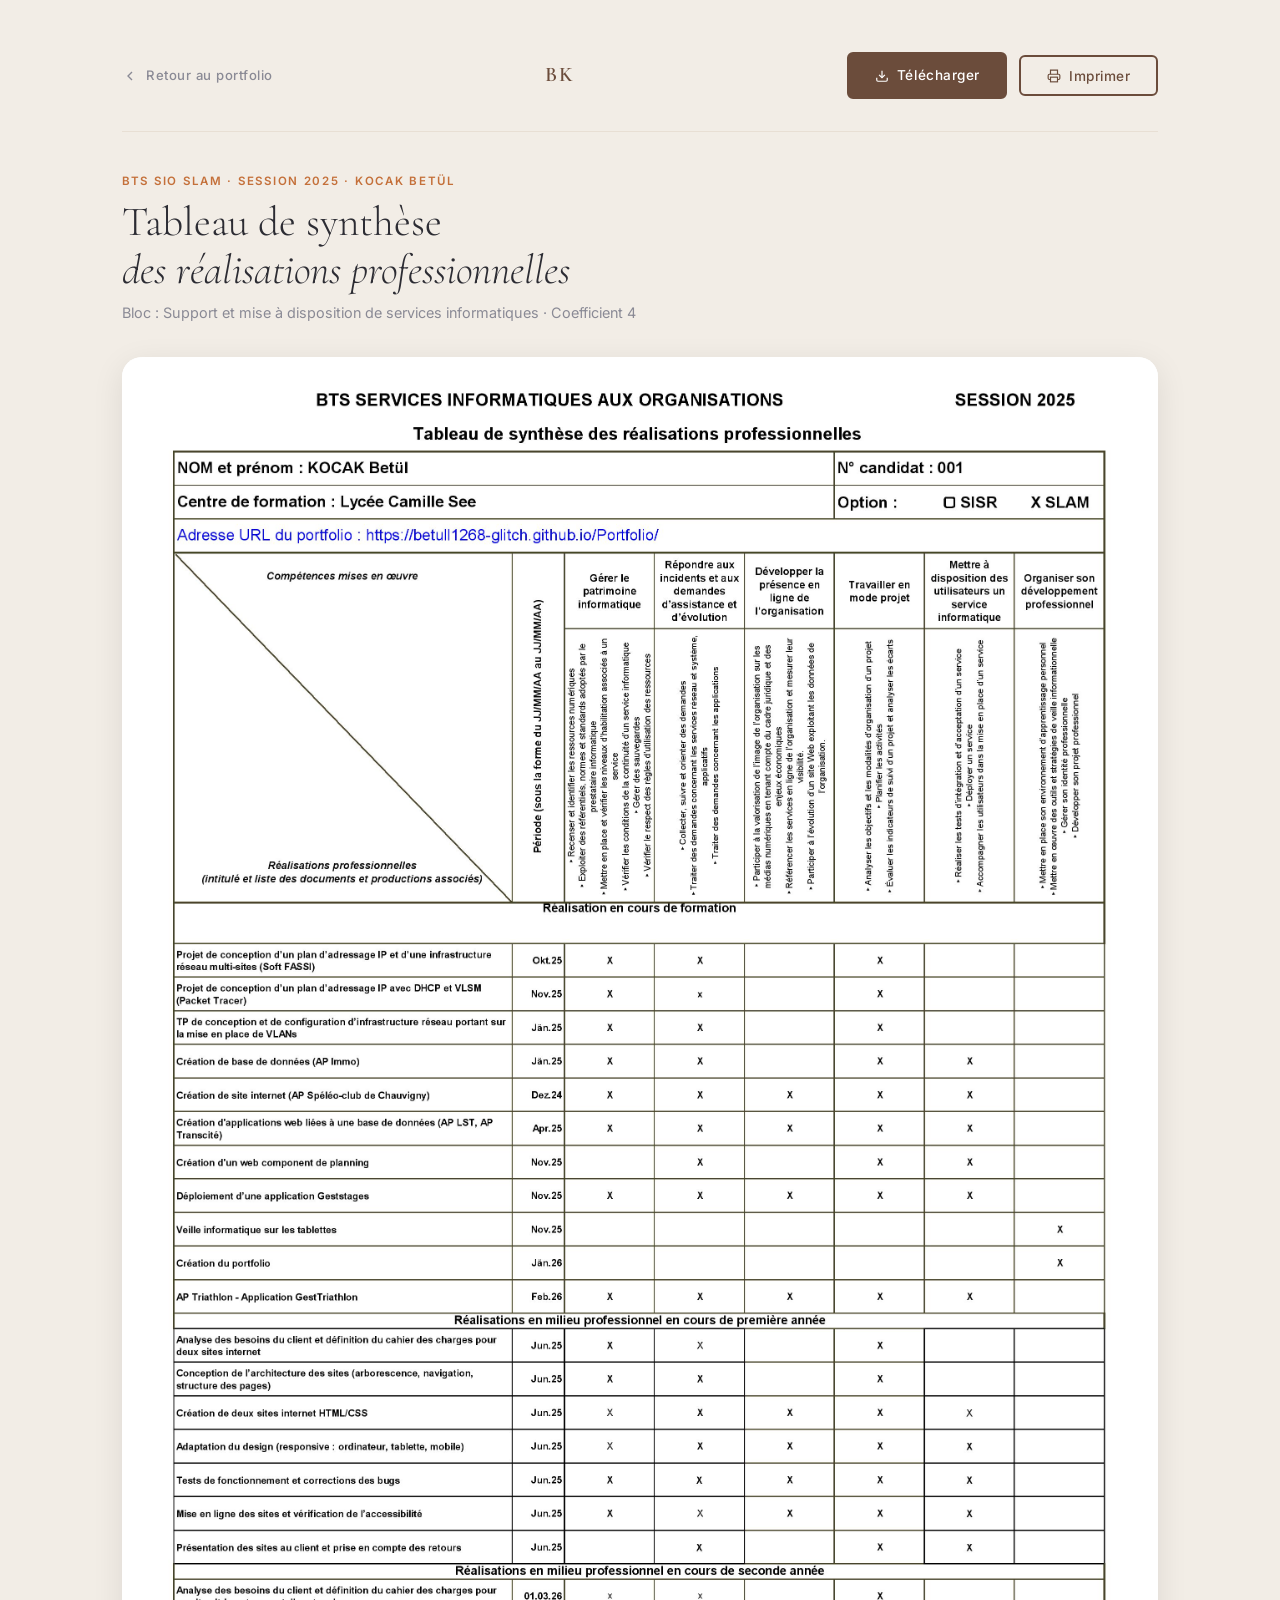
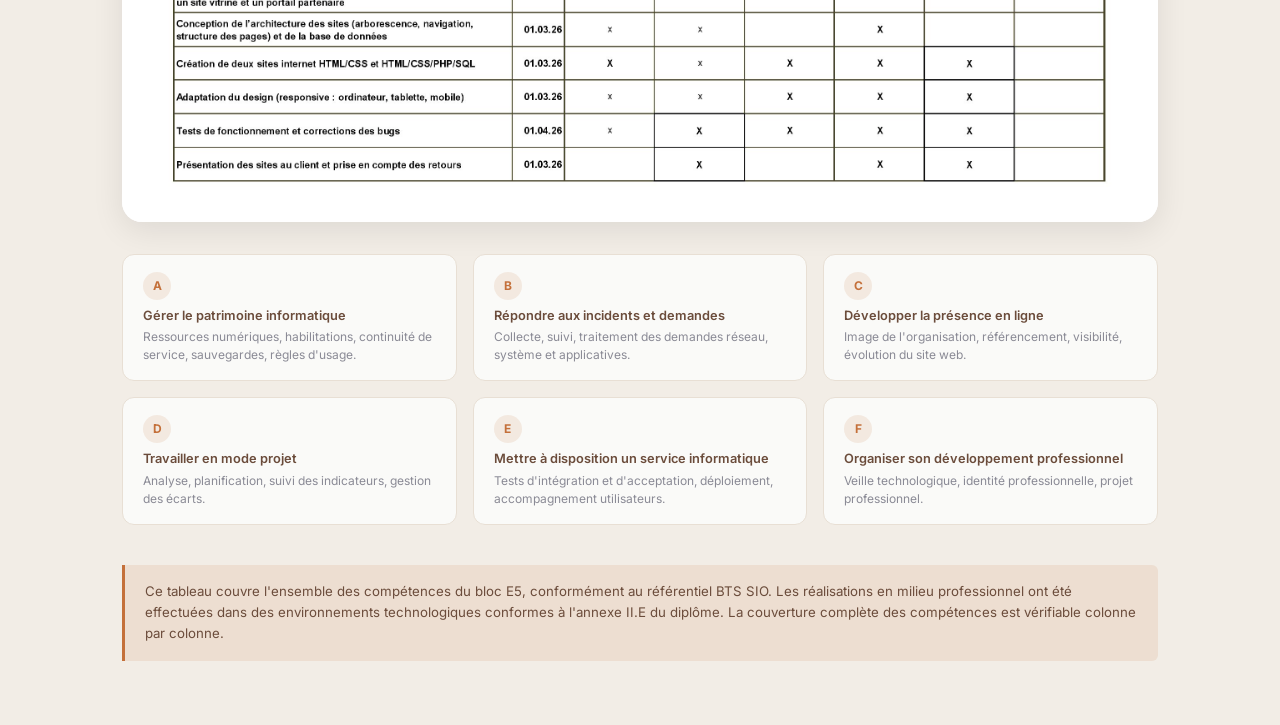
==== synthese.html @ 0081b655 "modifs" ====
<!DOCTYPE html>
<html lang="fr">
<head>
  <meta charset="UTF-8" />
  <meta name="viewport" content="width=device-width, initial-scale=1.0" />
  <title>Tableau de synthèse | Betül KOCAK</title>
  <link rel="preconnect" href="https://fonts.googleapis.com" />
  <link rel="preconnect" href="https://fonts.gstatic.com" crossorigin />
  <link href="https://fonts.googleapis.com/css2?family=Cormorant+Garamond:ital,wght@0,300;0,400;0,500;0,600;1,300;1,400&family=Inter:wght@300;400;500;600&display=swap" rel="stylesheet" />
  <link rel="stylesheet" href="css/style.css" />
  <style>
    body { background: var(--sand); }

    .synthese-page {
      max-width: 1100px;
      margin: 0 auto;
      padding: 2rem 2rem 4rem;
    }

    /* Header bar */
    .synth-topbar {
      display: flex;
      align-items: center;
      justify-content: space-between;
      padding: 1.25rem 0 2rem;
      border-bottom: 1px solid var(--sand-dark);
      margin-bottom: 2.5rem;
      flex-wrap: wrap;
      gap: 1rem;
    }
    .synth-back {
      display: inline-flex;
      align-items: center;
      gap: 0.5rem;
      font-size: 0.82rem;
      font-weight: 500;
      color: var(--muted);
      text-decoration: none;
      letter-spacing: 0.04em;
      transition: color 0.25s ease;
    }
    .synth-back:hover { color: var(--cognac); }
    .synth-back svg { flex-shrink: 0; }
    .synth-logo {
      font-family: var(--font-display);
      font-size: 1.3rem;
      font-weight: 600;
      color: var(--brown);
      letter-spacing: 0.08em;
    }
    .synth-actions { display: flex; gap: 0.75rem; align-items: center; flex-wrap: wrap; }

    /* Title block */
    .synth-title-block { margin-bottom: 2rem; }
    .synth-eyebrow {
      font-size: 0.72rem;
      font-weight: 600;
      letter-spacing: 0.15em;
      text-transform: uppercase;
      color: var(--cognac);
      margin-bottom: 0.5rem;
      display: block;
    }
    .synth-h1 {
      font-family: var(--font-display);
      font-size: clamp(1.8rem, 4vw, 2.6rem);
      font-weight: 300;
      color: var(--text);
      line-height: 1.15;
      margin-bottom: 0.4rem;
    }
    .synth-subtitle { font-size: 0.9rem; color: var(--muted); }

    /* Image container */
    .synth-img-wrap {
      background: var(--white);
      border-radius: var(--radius-lg);
      box-shadow: var(--shadow-md);
      overflow: hidden;
      margin-bottom: 2rem;
    }
    .synth-img-wrap img {
      width: 100%;
      display: block;
    }
    .synth-img-placeholder {
      width: 100%;
      aspect-ratio: 4/3;
      background: var(--sand-dark);
      display: flex;
      align-items: center;
      justify-content: center;
      color: var(--muted);
      font-size: 0.8rem;
      font-weight: 500;
      letter-spacing: 0.05em;
      text-transform: uppercase;
    }

    /* Legend / competences recap */
    .synth-legend {
      display: grid;
      grid-template-columns: repeat(3, 1fr);
      gap: 1rem;
      margin-bottom: 2.5rem;
    }
    .synth-comp {
      background: var(--cream);
      border: 1px solid var(--sand-dark);
      border-radius: var(--radius-md);
      padding: 1rem 1.25rem;
    }
    .synth-comp-letter {
      display: inline-flex;
      align-items: center;
      justify-content: center;
      width: 28px; height: 28px;
      background: var(--cognac-dim);
      color: var(--cognac);
      border-radius: 50%;
      font-size: 0.75rem;
      font-weight: 700;
      margin-bottom: 0.5rem;
    }
    .synth-comp h4 {
      font-size: 0.8rem;
      font-weight: 600;
      color: var(--brown);
      margin-bottom: 0.25rem;
      line-height: 1.3;
    }
    .synth-comp p {
      font-size: 0.75rem;
      color: var(--muted);
      line-height: 1.5;
      margin: 0;
    }

    /* Note de bas de page */
    .synth-note {
      background: var(--cognac-dim);
      border-left: 3px solid var(--cognac);
      border-radius: 0 var(--radius-sm) var(--radius-sm) 0;
      padding: 1rem 1.25rem;
      font-size: 0.83rem;
      color: var(--brown);
      line-height: 1.6;
    }

    @media (max-width: 768px) {
      .synth-legend { grid-template-columns: 1fr 1fr; }
      .synth-topbar { flex-direction: column; align-items: flex-start; }
    }
    @media (max-width: 480px) {
      .synth-legend { grid-template-columns: 1fr; }
    }
  </style>
</head>
<body>
  <div class="synthese-page">

    <!-- Top bar -->
    <div class="synth-topbar">
      <a href="index.html#synthese" class="synth-back">
        <svg width="16" height="16" viewBox="0 0 24 24" fill="none" stroke="currentColor" stroke-width="2"><polyline points="15 18 9 12 15 6"/></svg>
        Retour au portfolio
      </a>
      <span class="synth-logo">BK</span>
      <div class="synth-actions">
        <a href="assets/fichiers/Betul_Tableau.jpg" download class="btn btn-primary">
          <svg width="14" height="14" viewBox="0 0 24 24" fill="none" stroke="currentColor" stroke-width="2"><path d="M21 15v4a2 2 0 0 1-2 2H5a2 2 0 0 1-2-2v-4"/><polyline points="7,10 12,15 17,10"/><line x1="12" y1="15" x2="12" y2="3"/></svg>
          Télécharger
        </a>
        <button onclick="window.print()" class="btn btn-ghost">
          <svg width="14" height="14" viewBox="0 0 24 24" fill="none" stroke="currentColor" stroke-width="2"><polyline points="6 9 6 2 18 2 18 9"/><path d="M6 18H4a2 2 0 0 1-2-2v-5a2 2 0 0 1 2-2h16a2 2 0 0 1 2 2v5a2 2 0 0 1-2 2h-2"/><rect x="6" y="14" width="12" height="8"/></svg>
          Imprimer
        </button>
      </div>
    </div>

    <!-- Title -->
    <div class="synth-title-block">
      <span class="synth-eyebrow">BTS SIO SLAM · Session 2025 · KOCAK Betül</span>
      <h1 class="synth-h1">Tableau de synthèse<br /><em>des réalisations professionnelles</em></h1>
      <p class="synth-subtitle">Bloc : Support et mise à disposition de services informatiques · Coefficient 4</p>
    </div>

    <!-- Tableau image -->
    <div class="synth-img-wrap">
      <img src="assets/fichiers/Betul_Tableau.jpg" alt="Tableau de synthèse BTS SIO SLAM – KOCAK Betül" />
    </div>

    <!-- Légende des compétences -->
    <div class="synth-legend">
      <div class="synth-comp">
        <div class="synth-comp-letter">A</div>
        <h4>Gérer le patrimoine informatique</h4>
        <p>Ressources numériques, habilitations, continuité de service, sauvegardes, règles d'usage.</p>
      </div>
      <div class="synth-comp">
        <div class="synth-comp-letter">B</div>
        <h4>Répondre aux incidents et demandes</h4>
        <p>Collecte, suivi, traitement des demandes réseau, système et applicatives.</p>
      </div>
      <div class="synth-comp">
        <div class="synth-comp-letter">C</div>
        <h4>Développer la présence en ligne</h4>
        <p>Image de l'organisation, référencement, visibilité, évolution du site web.</p>
      </div>
      <div class="synth-comp">
        <div class="synth-comp-letter">D</div>
        <h4>Travailler en mode projet</h4>
        <p>Analyse, planification, suivi des indicateurs, gestion des écarts.</p>
      </div>
      <div class="synth-comp">
        <div class="synth-comp-letter">E</div>
        <h4>Mettre à disposition un service informatique</h4>
        <p>Tests d'intégration et d'acceptation, déploiement, accompagnement utilisateurs.</p>
      </div>
      <div class="synth-comp">
        <div class="synth-comp-letter">F</div>
        <h4>Organiser son développement professionnel</h4>
        <p>Veille technologique, identité professionnelle, projet professionnel.</p>
      </div>
    </div>

    <!-- Note -->
    <p class="synth-note">
      Ce tableau couvre l'ensemble des compétences du bloc E5, conformément au référentiel BTS SIO. Les réalisations en milieu professionnel ont été effectuées dans des environnements technologiques conformes à l'annexe II.E du diplôme. La couverture complète des compétences est vérifiable colonne par colonne.
    </p>

  </div>
</body>
</html>
---- css/style.css ----
/* ===================================
   BETÜL KOCAK — PORTFOLIO
   Palette & tokens
=================================== */

:root {
  --cream:      #FAFAF8;
  --sand:       #F2EDE6;
  --sand-dark:  #E8DFD4;
  --brown:      #6B4C3B;
  --cognac:     #C4703A;
  --cognac-dim: rgba(196, 112, 58, 0.12);
  --slate:      #4A4A52;
  --muted:      #8A8A95;
  --text:       #2C2C33;
  --white:      #FFFFFF;

  --font-display: 'Cormorant Garamond', Georgia, serif;
  --font-body:    'Inter', system-ui, sans-serif;

  --radius-sm:  6px;
  --radius-md:  12px;
  --radius-lg:  20px;
  --radius-xl:  32px;

  --shadow-sm: 0 2px 8px rgba(0,0,0,0.06);
  --shadow-md: 0 8px 32px rgba(0,0,0,0.09);
  --shadow-lg: 0 16px 48px rgba(0,0,0,0.12);

  --transition: 0.35s cubic-bezier(0.25, 0.46, 0.45, 0.94);
}

*, *::before, *::after { box-sizing: border-box; margin: 0; padding: 0; }

html { scroll-behavior: smooth; font-size: 16px; }

body {
  background: var(--cream);
  color: var(--text);
  font-family: var(--font-body);
  font-weight: 400;
  line-height: 1.65;
  overflow-x: hidden;
}

/* ===================================
   NAVBAR
=================================== */
.navbar {
  position: fixed;
  top: 0; left: 0; right: 0;
  z-index: 100;
  display: flex;
  align-items: center;
  justify-content: space-between;
  padding: 0 2.5rem;
  height: 64px;
  background: rgba(250, 250, 248, 0.88);
  backdrop-filter: blur(12px);
  -webkit-backdrop-filter: blur(12px);
  border-bottom: 1px solid transparent;
  transition: border-color var(--transition), box-shadow var(--transition);
}
.navbar.scrolled {
  border-bottom-color: var(--sand-dark);
  box-shadow: var(--shadow-sm);
}
.nav-logo {
  font-family: var(--font-display);
  font-size: 1.4rem;
  font-weight: 600;
  color: var(--brown);
  letter-spacing: 0.08em;
  cursor: default;
}
.nav-links {
  display: flex;
  list-style: none;
  gap: 2.2rem;
}
.nav-link {
  font-size: 0.82rem;
  font-weight: 500;
  letter-spacing: 0.06em;
  text-transform: uppercase;
  color: var(--muted);
  text-decoration: none;
  position: relative;
  transition: color var(--transition);
}
.nav-link::after {
  content: '';
  position: absolute;
  bottom: -3px; left: 0;
  width: 0; height: 1px;
  background: var(--cognac);
  transition: width var(--transition);
}
.nav-link:hover, .nav-link.active { color: var(--text); }
.nav-link:hover::after, .nav-link.active::after { width: 100%; }

.nav-toggle {
  display: none;
  flex-direction: column;
  gap: 5px;
  background: none; border: none;
  cursor: pointer; padding: 4px;
}
.nav-toggle span {
  display: block;
  width: 24px; height: 2px;
  background: var(--text);
  transition: var(--transition);
}

/* ===================================
   MOBILE MENU
=================================== */
.mobile-menu {
  display: none;
  position: fixed;
  top: 64px; left: 0; right: 0;
  z-index: 99;
  background: var(--cream);
  border-bottom: 1px solid var(--sand-dark);
  padding: 1.5rem 2rem;
  transform: translateY(-10px);
  opacity: 0;
  pointer-events: none;
  transition: opacity var(--transition), transform var(--transition);
}
.mobile-menu.open {
  transform: translateY(0);
  opacity: 1;
  pointer-events: all;
}
.mobile-menu ul { list-style: none; }
.mobile-menu li { padding: 0.75rem 0; border-bottom: 1px solid var(--sand); }
.mobile-menu li:last-child { border-bottom: none; }
.mobile-link {
  font-size: 1.1rem;
  font-weight: 500;
  color: var(--text);
  text-decoration: none;
  display: block;
}

/* ===================================
   HERO
=================================== */
.hero {
  min-height: 100vh;
  display: flex;
  align-items: center;
  justify-content: center;
  padding: 7rem 2.5rem 4rem;
  position: relative;
  background: var(--cream);
  overflow: hidden;
}
.hero-bg-pattern {
  position: absolute;
  top: -100px; right: -100px;
  width: 600px; height: 600px;
  background: radial-gradient(ellipse at center, var(--sand) 0%, transparent 70%);
  opacity: 0.7;
  pointer-events: none;
}
.hero-content {
  display: flex;
  align-items: center;
  gap: 5rem;
  max-width: 960px;
  width: 100%;
}
.hero-photo-wrap { flex-shrink: 0; }
.hero-photo-placeholder {
  width: 240px; height: 240px;
  border-radius: 50%;
  background: var(--sand);
  border: 3px solid var(--sand-dark);
  display: flex;
  align-items: center;
  justify-content: center;
  color: var(--muted);
  font-size: 0.8rem;
  font-weight: 500;
  letter-spacing: 0.04em;
  text-transform: uppercase;
  position: relative;
}
.hero-photo-placeholder::before {
  content: '';
  position: absolute;
  inset: -8px;
  border-radius: 50%;
  border: 1px solid var(--sand-dark);
}
.hero-text { flex: 1; }
.hero-eyebrow {
  font-size: 0.78rem;
  letter-spacing: 0.12em;
  text-transform: uppercase;
  color: var(--cognac);
  font-weight: 500;
  margin-bottom: 0.75rem;
}
.hero-name {
  font-family: var(--font-display);
  font-size: clamp(3rem, 6vw, 5rem);
  font-weight: 300;
  line-height: 1.05;
  color: var(--text);
  margin-bottom: 1.25rem;
}
.hero-name em {
  font-style: italic;
  color: var(--brown);
}
.hero-tagline {
  font-size: 1rem;
  color: var(--slate);
  line-height: 1.7;
  margin-bottom: 2rem;
  max-width: 440px;
}
.hero-cta {
  display: flex;
  gap: 1rem;
  flex-wrap: wrap;
}
.hero-scroll-hint {
  position: absolute;
  bottom: 2.5rem;
  left: 50%;
  transform: translateX(-50%);
  display: flex;
  flex-direction: column;
  align-items: center;
  gap: 0.5rem;
  color: var(--muted);
  font-size: 0.7rem;
  letter-spacing: 0.1em;
  text-transform: uppercase;
  animation: bob 2s ease-in-out infinite;
}
.scroll-line {
  width: 1px; height: 36px;
  background: linear-gradient(to bottom, var(--muted), transparent);
}
@keyframes bob {
  0%, 100% { transform: translateX(-50%) translateY(0); }
  50%       { transform: translateX(-50%) translateY(5px); }
}

/* ===================================
   BUTTONS
=================================== */
.btn {
  display: inline-flex;
  align-items: center;
  gap: 0.5rem;
  padding: 0.65rem 1.6rem;
  border-radius: var(--radius-sm);
  font-family: var(--font-body);
  font-size: 0.85rem;
  font-weight: 500;
  letter-spacing: 0.04em;
  text-decoration: none;
  cursor: pointer;
  border: 2px solid transparent;
  transition: background var(--transition), color var(--transition), border-color var(--transition), transform var(--transition), box-shadow var(--transition);
}
.btn:hover { transform: translateY(-1px); }
.btn-primary {
  background: var(--brown);
  color: var(--white);
  border-color: var(--brown);
}
.btn-primary:hover {
  background: var(--cognac);
  border-color: var(--cognac);
  box-shadow: 0 4px 16px rgba(196, 112, 58, 0.3);
}
.btn-ghost {
  background: transparent;
  color: var(--brown);
  border-color: var(--brown);
}
.btn-ghost:hover {
  background: var(--brown);
  color: var(--white);
}
.btn-text {
  background: none; border: none;
  color: var(--cognac);
  font-size: 0.82rem;
  font-weight: 500;
  letter-spacing: 0.04em;
  cursor: pointer;
  padding: 0;
  transition: color var(--transition), gap var(--transition);
  font-family: var(--font-body);
}
.btn-text:hover { color: var(--brown); }

/* ===================================
   SECTIONS COMMUNES
=================================== */
.section { padding: 7rem 0; }
.section:nth-child(even) { background: var(--sand); }
.container { max-width: 1060px; margin: 0 auto; padding: 0 2rem; }

.section-header { margin-bottom: 3.5rem; }
.section-label {
  display: inline-block;
  font-size: 0.72rem;
  font-weight: 600;
  letter-spacing: 0.15em;
  text-transform: uppercase;
  color: var(--cognac);
  margin-bottom: 0.6rem;
}
.section-title {
  font-family: var(--font-display);
  font-size: clamp(2rem, 4vw, 3rem);
  font-weight: 300;
  line-height: 1.15;
  color: var(--text);
}
.section-subtitle {
  margin-top: 0.5rem;
  color: var(--muted);
  font-size: 0.95rem;
}

/* ===================================
   ABOUT
=================================== */
.about-grid {
  display: grid;
  grid-template-columns: 1fr 1fr;
  gap: 4rem;
  margin-bottom: 4rem;
}
.about-bio p {
  color: var(--slate);
  margin-bottom: 1rem;
  font-size: 0.97rem;
}
.about-bio strong { color: var(--text); font-weight: 600; }
.about-actions { margin-top: 1.75rem; }

.skills-block { margin-bottom: 1.5rem; }
.skills-category {
  font-size: 0.72rem;
  font-weight: 600;
  letter-spacing: 0.1em;
  text-transform: uppercase;
  color: var(--muted);
  margin-bottom: 0.6rem;
}
.skills-tags { display: flex; flex-wrap: wrap; gap: 0.5rem; }

.tag {
  display: inline-block;
  padding: 0.3rem 0.8rem;
  background: var(--cream);
  border: 1px solid var(--sand-dark);
  border-radius: 100px;
  font-size: 0.8rem;
  font-weight: 500;
  color: var(--slate);
  transition: background var(--transition), color var(--transition), border-color var(--transition);
}
.about-section .tag,
.projects-section .tag,
.contact-section .tag { background: var(--sand); }

.tag:hover {
  background: var(--cognac-dim);
  border-color: var(--cognac);
  color: var(--cognac);
}
.tag-sm {
  font-size: 0.72rem;
  padding: 0.22rem 0.65rem;
}

/* Timeline */
.timeline-wrap { padding-top: 2rem; border-top: 1px solid var(--sand-dark); }
.timeline-title {
  font-family: var(--font-display);
  font-size: 1.4rem;
  font-weight: 400;
  color: var(--text);
  margin-bottom: 1.75rem;
}
.timeline { display: flex; flex-direction: column; gap: 0; }
.timeline-item {
  display: grid;
  grid-template-columns: 16px 140px 1fr;
  align-items: start;
  gap: 0 1.25rem;
  position: relative;
  padding-bottom: 1.75rem;
}
.timeline-item::before {
  content: '';
  position: absolute;
  left: 7px; top: 20px;
  bottom: 0;
  width: 1px;
  background: var(--sand-dark);
}
.timeline-item:last-child::before { display: none; }
.timeline-dot {
  width: 14px; height: 14px;
  border-radius: 50%;
  background: var(--white);
  border: 2px solid var(--cognac);
  margin-top: 3px;
  flex-shrink: 0;
  position: relative;
  z-index: 1;
}
.timeline-date {
  font-size: 0.78rem;
  font-weight: 600;
  letter-spacing: 0.04em;
  color: var(--cognac);
  padding-top: 2px;
}
.timeline-body { display: flex; flex-direction: column; gap: 0.15rem; }
.timeline-body strong { font-weight: 600; color: var(--text); font-size: 0.95rem; }
.timeline-body span { color: var(--muted); font-size: 0.85rem; }

/* ===================================
   PROJECTS
=================================== */
.cards-grid {
  display: grid;
  grid-template-columns: repeat(3, 1fr);
  gap: 1.75rem;
}
.project-card {
  background: var(--cream);
  border-radius: var(--radius-md);
  border: 1px solid var(--sand-dark);
  overflow: hidden;
  cursor: pointer;
  transition: transform var(--transition), box-shadow var(--transition), border-color var(--transition);
}
.project-card:hover {
  transform: translateY(-4px);
  box-shadow: var(--shadow-md);
  border-color: var(--cognac);
}
.card-img-wrap {
  position: relative;
  height: 180px;
  overflow: hidden;
}
.card-img-placeholder {
  width: 100%; height: 100%;
  background: var(--sand);
  display: flex;
  align-items: center;
  justify-content: center;
  color: var(--muted);
  font-size: 0.75rem;
  font-weight: 500;
  letter-spacing: 0.05em;
  text-transform: uppercase;
}
.card-overlay {
  position: absolute;
  inset: 0;
  background: rgba(107, 76, 59, 0.85);
  display: flex;
  align-items: center;
  justify-content: center;
  color: var(--white);
  font-size: 0.85rem;
  font-weight: 500;
  opacity: 0;
  transition: opacity var(--transition);
}
.project-card:hover .card-overlay { opacity: 1; }
.card-body { padding: 1.25rem; }
.card-tags { display: flex; gap: 0.4rem; flex-wrap: wrap; margin-bottom: 0.75rem; }
.card-title {
  font-family: var(--font-display);
  font-size: 1.2rem;
  font-weight: 500;
  color: var(--text);
  margin-bottom: 0.5rem;
  line-height: 1.3;
}
.card-desc { font-size: 0.85rem; color: var(--muted); line-height: 1.55; margin-bottom: 1rem; }
.card-footer { display: flex; align-items: center; justify-content: flex-end; }
.card-link {
  font-size: 0.8rem;
  font-weight: 600;
  color: var(--cognac);
  text-decoration: none;
  letter-spacing: 0.03em;
  transition: color var(--transition);
}
.card-link:hover { color: var(--brown); }

/* ===================================
   STAGES
=================================== */
.stages-list { display: flex; flex-direction: column; gap: 2rem; }
.stage-card {
  background: var(--cream);
  border-radius: var(--radius-md);
  border: 1px solid var(--sand-dark);
  overflow: hidden;
  cursor: pointer;
  transition: transform var(--transition), box-shadow var(--transition), border-color var(--transition);
}
.stage-card:hover {
  transform: translateY(-3px);
  box-shadow: var(--shadow-md);
  border-color: var(--cognac);
}
.stage-card-left { position: relative; }
.stage-img-placeholder {
  width: 100%; height: 100%; min-height: 200px;
  background: var(--sand);
  display: flex;
  align-items: center;
  justify-content: center;
  color: var(--muted);
  font-size: 0.75rem;
  font-weight: 500;
  text-align: center;
  padding: 1rem;
  letter-spacing: 0.05em;
  text-transform: uppercase;
}
.stage-card-right { padding: 1.75rem; }
.stage-meta {
  display: flex;
  align-items: center;
  gap: 0.75rem;
  margin-bottom: 0.75rem;
}
.stage-date { font-size: 0.78rem; color: var(--muted); font-weight: 500; }
.stage-badge {
  font-size: 0.68rem;
  font-weight: 600;
  letter-spacing: 0.06em;
  text-transform: uppercase;
  padding: 0.15rem 0.6rem;
  background: var(--cognac-dim);
  color: var(--cognac);
  border-radius: 100px;
}
.stage-title {
  font-family: var(--font-display);
  font-size: 1.5rem;
  font-weight: 500;
  color: var(--text);
  margin-bottom: 0.3rem;
  line-height: 1.2;
}
.stage-role { font-size: 0.85rem; color: var(--cognac); font-weight: 500; margin-bottom: 0.75rem; }
.stage-desc { font-size: 0.87rem; color: var(--slate); line-height: 1.65; margin-bottom: 1rem; }
.stage-tags { display: flex; flex-wrap: wrap; gap: 0.4rem; margin-bottom: 1rem; }

/* ===================================
   CONTACT
=================================== */
.contact-grid {
  display: grid;
  grid-template-columns: 1fr 360px;
  gap: 4rem;
  align-items: start;
}
.contact-form { display: flex; flex-direction: column; gap: 1.25rem; }
.form-row { display: grid; grid-template-columns: 1fr 1fr; gap: 1.25rem; }
.form-group { display: flex; flex-direction: column; gap: 0.4rem; }
.form-group label {
  font-size: 0.78rem;
  font-weight: 600;
  letter-spacing: 0.05em;
  text-transform: uppercase;
  color: var(--muted);
}
.form-group input,
.form-group textarea {
  background: var(--cream);
  border: 1.5px solid var(--sand-dark);
  border-radius: var(--radius-sm);
  padding: 0.75rem 1rem;
  font-family: var(--font-body);
  font-size: 0.92rem;
  color: var(--text);
  resize: vertical;
  transition: border-color var(--transition), box-shadow var(--transition);
  outline: none;
}
.contact-section .form-group input,
.contact-section .form-group textarea { background: var(--white); }
.form-group input:focus,
.form-group textarea:focus {
  border-color: var(--cognac);
  box-shadow: 0 0 0 3px rgba(196, 112, 58, 0.1);
}
.form-note { font-size: 0.75rem; color: var(--muted); margin-top: -0.5rem; }

.contact-info-block { margin-bottom: 2rem; }
.contact-info-block h3 {
  font-size: 0.72rem;
  font-weight: 700;
  letter-spacing: 0.12em;
  text-transform: uppercase;
  color: var(--muted);
  margin-bottom: 1rem;
}
.contact-list { list-style: none; display: flex; flex-direction: column; gap: 0.8rem; }
.contact-list li {
  display: flex;
  align-items: center;
  gap: 0.75rem;
  font-size: 0.9rem;
  color: var(--slate);
}
.contact-list svg { color: var(--cognac); flex-shrink: 0; }
.contact-list a { color: var(--cognac); text-decoration: none; transition: color var(--transition); }
.contact-list a:hover { color: var(--brown); }
.social-links { display: flex; flex-direction: column; gap: 0.75rem; }
.social-btn {
  display: flex;
  align-items: center;
  gap: 0.75rem;
  padding: 0.65rem 1rem;
  background: var(--sand);
  border: 1px solid var(--sand-dark);
  border-radius: var(--radius-sm);
  color: var(--slate);
  text-decoration: none;
  font-size: 0.85rem;
  font-weight: 500;
  transition: background var(--transition), border-color var(--transition), color var(--transition);
}
.social-btn:hover {
  background: var(--cognac-dim);
  border-color: var(--cognac);
  color: var(--cognac);
}

/* ===================================
   FOOTER
=================================== */
.footer {
  background: var(--text);
  color: var(--muted);
  padding: 2.5rem 0;
}
.footer-inner {
  display: flex;
  align-items: center;
  justify-content: space-between;
  font-size: 0.82rem;
  flex-wrap: wrap;
  gap: 0.5rem;
}
.footer-logo {
  font-family: var(--font-display);
  font-size: 1.3rem;
  font-weight: 600;
  color: var(--cognac);
}
.footer-credits { color: var(--brown); }

/* ===================================
   MODALS
=================================== */
.modal-overlay {
  display: none;
  position: fixed;
  inset: 0;
  z-index: 200;
  background: rgba(44, 44, 51, 0.6);
  backdrop-filter: blur(4px);
  -webkit-backdrop-filter: blur(4px);
  align-items: center;
  justify-content: center;
  padding: 2rem;
  animation: fadeIn 0.25s ease;
}
.modal-overlay.open { display: flex; }
@keyframes fadeIn { from { opacity: 0; } to { opacity: 1; } }
.modal-box {
  background: var(--cream);
  border-radius: var(--radius-lg);
  max-width: 560px;
  width: 100%;
  max-height: 85vh;
  overflow-y: auto;
  position: relative;
  animation: slideUp 0.3s cubic-bezier(0.25, 0.46, 0.45, 0.94);
}
.modal-box-lg { max-width: 720px; }
@keyframes slideUp {
  from { opacity: 0; transform: translateY(24px); }
  to   { opacity: 1; transform: translateY(0); }
}
.modal-close {
  position: absolute;
  top: 1rem; right: 1rem;
  z-index: 1;
  background: var(--sand);
  border: none;
  width: 32px; height: 32px;
  border-radius: 50%;
  cursor: pointer;
  font-size: 0.85rem;
  color: var(--slate);
  display: flex;
  align-items: center;
  justify-content: center;
  transition: background var(--transition), color var(--transition);
}
.modal-close:hover { background: var(--cognac); color: var(--white); }
.modal-img-placeholder {
  height: 200px;
  background: var(--sand);
  display: flex;
  align-items: center;
  justify-content: center;
  color: var(--muted);
  font-size: 0.75rem;
  font-weight: 500;
  letter-spacing: 0.05em;
  text-transform: uppercase;
  border-radius: var(--radius-lg) var(--radius-lg) 0 0;
}
.modal-content { padding: 1.75rem 2rem 2rem; }
.modal-tags { display: flex; gap: 0.4rem; flex-wrap: wrap; margin-bottom: 0.75rem; }
.modal-meta { font-size: 0.78rem; color: var(--muted); margin-bottom: 0.5rem; font-weight: 500; }
.modal-title {
  font-family: var(--font-display);
  font-size: 1.8rem;
  font-weight: 400;
  color: var(--text);
  margin-bottom: 0.25rem;
}
.modal-subtitle { font-size: 0.88rem; color: var(--cognac); font-weight: 500; margin-bottom: 1rem; }
.modal-desc {
  font-size: 0.9rem;
  color: var(--slate);
  line-height: 1.7;
  margin-bottom: 1rem;
}
.modal-desc strong { color: var(--text); }
.modal-content .btn { margin-top: 0.5rem; }

/* ===================================
   ANIMATIONS
=================================== */
.fade-in {
  opacity: 0;
  animation: fadeIn 0.7s ease forwards;
}
.fade-up {
  opacity: 0;
  transform: translateY(24px);
  transition: opacity 0.65s ease, transform 0.65s ease;
}
.fade-up.visible {
  opacity: 1;
  transform: translateY(0);
}
.delay-1 { animation-delay: 0.15s; transition-delay: 0.1s; }
.delay-2 { animation-delay: 0.3s;  transition-delay: 0.2s; }
.delay-3 { animation-delay: 0.45s; transition-delay: 0.3s; }
.delay-4 { animation-delay: 0.6s;  transition-delay: 0.4s; }

@media (prefers-reduced-motion: reduce) {
  *, *::before, *::after { animation-duration: 0.01ms !important; transition-duration: 0.01ms !important; }
}

/* ===================================
   RESPONSIVE
=================================== */
@media (max-width: 900px) {
  .nav-links { display: none; }
  .nav-toggle { display: flex; }
  .mobile-menu { display: block; }
  .hero-content { flex-direction: column; text-align: center; gap: 2.5rem; }
  .hero-cta { justify-content: center; }
  .hero-tagline { margin: 0 auto 2rem; }
  .about-grid { grid-template-columns: 1fr; gap: 2.5rem; }
  .cards-grid { grid-template-columns: 1fr 1fr; }
  .stage-card { grid-template-columns: 1fr; }
  .stage-img-placeholder { min-height: 160px; }
  .contact-grid { grid-template-columns: 1fr; gap: 2.5rem; }
  .timeline-item { grid-template-columns: 16px 110px 1fr; }
}
@media (max-width: 620px) {
  .navbar { padding: 0 1.25rem; }
  .hero { padding: 5rem 1.5rem 3rem; }
  .hero-photo-placeholder { width: 160px; height: 160px; }
  .section { padding: 5rem 0; }
  .container { padding: 0 1.25rem; }
  .cards-grid { grid-template-columns: 1fr; }
  .form-row { grid-template-columns: 1fr; }
  .footer-inner { flex-direction: column; text-align: center; }
  .timeline-item { grid-template-columns: 16px 1fr; }
  .timeline-date { display: none; }
  .timeline-body { grid-column: 2; }
}

/* ===================================
   HERO SANS PHOTO
=================================== */
.hero-content-nophoto {
  justify-content: center;
  text-align: center;
}
.hero-content-nophoto .hero-name { font-size: clamp(4rem, 9vw, 7rem); }
.hero-content-nophoto .hero-tagline { margin: 0 auto 2rem; }
.hero-content-nophoto .hero-cta { justify-content: center; }

/* ===================================
   CARDS FOOTER AVEC BOUTON
=================================== */
.card-footer { display: flex; align-items: center; justify-content: flex-start; gap: 0.75rem; }
.btn-sm { padding: 0.4rem 1rem; font-size: 0.78rem; }

/* ===================================
   STAGE ACTIONS
=================================== */
.stage-actions {
  display: flex;
  align-items: center;
  gap: 1rem;
  flex-wrap: wrap;
  margin-top: 0.5rem;
}

/* ===================================
   TABLEAU DE SYNTHÈSE (compact)
=================================== */
.synthese-section { background: var(--sand); }
.synthese-compact {
  max-width: 560px;
  display: flex;
  flex-direction: column;
  gap: 1.5rem;
}
.synthese-text {
  font-size: 0.97rem;
  color: var(--slate);
  line-height: 1.7;
}
.synthese-actions { display: flex; gap: 0.75rem; flex-wrap: wrap; }

/* ===================================
   VEILLE TECHNOLOGIQUE
=================================== */
.veille-section { background: var(--cream); }
.veille-layout {
  display: grid;
  grid-template-columns: 1fr 260px;
  gap: 3.5rem;
  align-items: start;
}
.veille-tag-row { display: flex; gap: 0.4rem; flex-wrap: wrap; margin-bottom: 1.25rem; }
.veille-intro {
  font-size: 0.95rem;
  color: var(--slate);
  line-height: 1.7;
  margin-bottom: 2rem;
  padding-bottom: 1.5rem;
  border-bottom: 1px solid var(--sand-dark);
}
.veille-chapters { display: flex; flex-direction: column; gap: 0; }
.veille-chapter {
  display: grid;
  grid-template-columns: 36px 1fr;
  gap: 0 1.25rem;
  padding: 1.1rem 0;
  border-bottom: 1px solid var(--sand);
  align-items: start;
}
.veille-chapter:last-child { border-bottom: none; }
.veille-chapter-num {
  font-family: var(--font-display);
  font-size: 0.95rem;
  font-weight: 500;
  color: var(--cognac);
  padding-top: 2px;
  opacity: 0.8;
}
.veille-chapter-content h4 {
  font-size: 0.9rem;
  font-weight: 600;
  color: var(--text);
  margin-bottom: 0.3rem;
}
.veille-chapter-content p {
  font-size: 0.84rem;
  color: var(--muted);
  line-height: 1.6;
  margin: 0;
}
.veille-sources {
  margin-top: 1.5rem;
  padding-top: 1rem;
  border-top: 1px solid var(--sand);
  font-size: 0.75rem;
  color: var(--muted);
  display: flex;
  gap: 0.6rem;
  align-items: baseline;
  flex-wrap: wrap;
}
.veille-source-label {
  font-weight: 700;
  letter-spacing: 0.06em;
  text-transform: uppercase;
  color: var(--brown);
  font-size: 0.67rem;
  flex-shrink: 0;
}
.veille-sidebar { display: flex; flex-direction: column; gap: 1.5rem; }
.veille-presentation-card {
  background: var(--sand);
  border: 1px solid var(--sand-dark);
  border-radius: var(--radius-md);
  padding: 1.5rem;
  text-align: center;
}
.veille-pres-icon { color: var(--cognac); margin-bottom: 0.75rem; }
.veille-presentation-card h4 {
  font-family: var(--font-display);
  font-size: 1.1rem;
  font-weight: 500;
  color: var(--text);
  margin-bottom: 0.4rem;
}
.veille-presentation-card p {
  font-size: 0.82rem;
  color: var(--muted);
  line-height: 1.5;
  margin-bottom: 0;
}
.veille-dl-btn {
  width: 100%;
  justify-content: center;
  margin-top: 1rem;
}
.veille-quote {
  background: var(--cognac-dim);
  border-left: 3px solid var(--cognac);
  border-radius: 0 var(--radius-sm) var(--radius-sm) 0;
  padding: 1rem 1.25rem;
}
.veille-quote blockquote {
  font-family: var(--font-display);
  font-style: italic;
  font-size: 0.98rem;
  color: var(--brown);
  line-height: 1.6;
  margin: 0 0 0.5rem;
}
.veille-quote cite {
  font-size: 0.7rem;
  color: var(--muted);
  font-style: normal;
  letter-spacing: 0.04em;
  text-transform: uppercase;
}

@media (max-width: 900px) {
  .veille-layout { grid-template-columns: 1fr; gap: 2.5rem; }
  .veille-sidebar { flex-direction: row; flex-wrap: wrap; }
  .veille-presentation-card, .veille-quote { flex: 1 1 240px; }
}

/* ===================================
   MODAL EXTRA LARGE
=================================== */
.modal-box-xl { max-width: 920px; }

/* ===================================
   RESPONSIVE AJOUTS
=================================== */
@media (max-width: 620px) {
  .stage-actions { flex-direction: column; align-items: flex-start; }
}
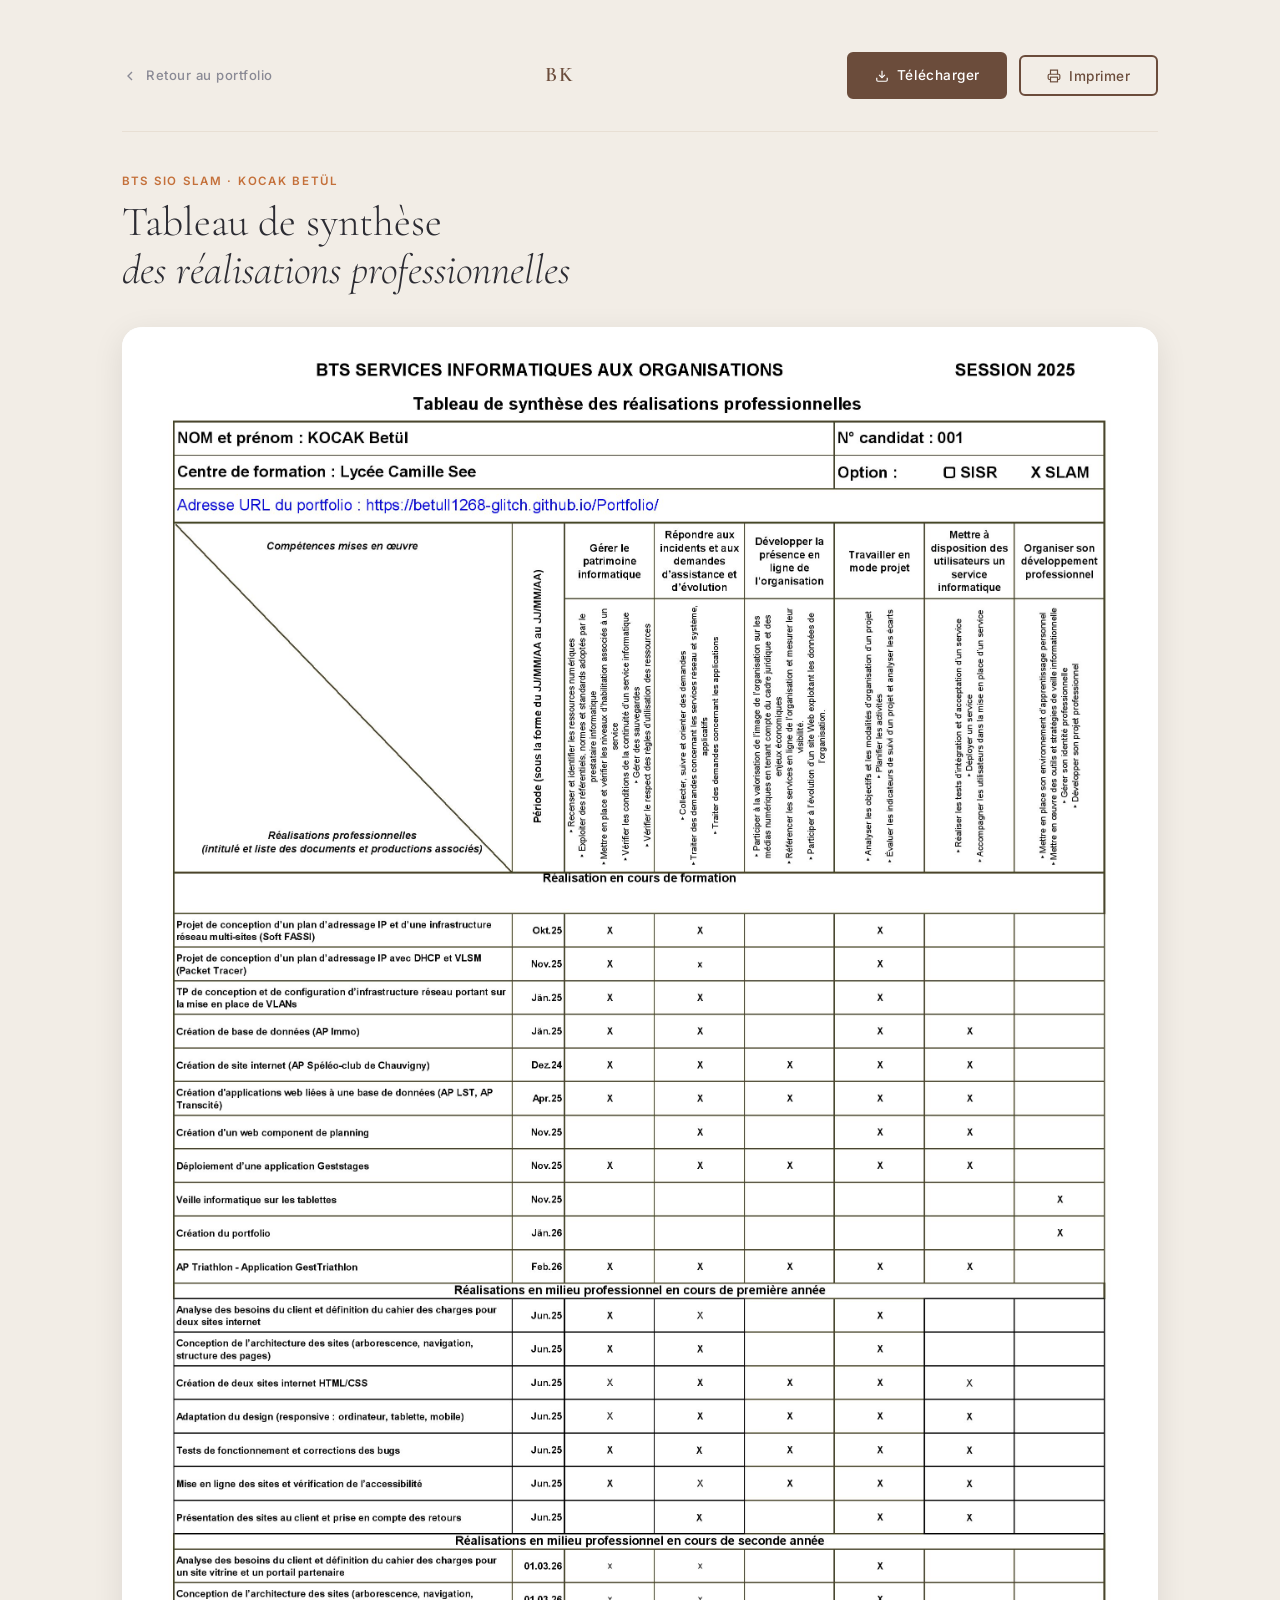
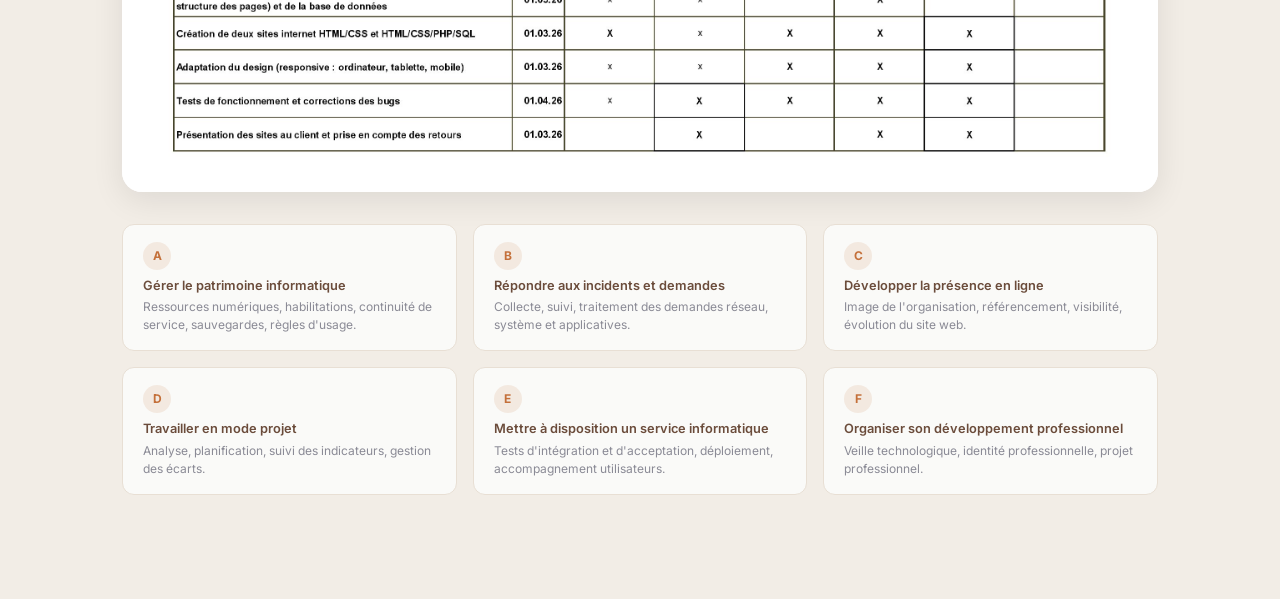
==== commit b8b7c787: "modifs" ====
--- a/synthese.html
+++ b/synthese.html
@@ -17,7 +17,6 @@
       padding: 2rem 2rem 4rem;
     }
 
-    /* Header bar */
     .synth-topbar {
       display: flex;
       align-items: center;
@@ -180,9 +179,8 @@
 
     <!-- Title -->
     <div class="synth-title-block">
-      <span class="synth-eyebrow">BTS SIO SLAM · Session 2025 · KOCAK Betül</span>
+      <span class="synth-eyebrow">BTS SIO SLAM · KOCAK Betül</span>
       <h1 class="synth-h1">Tableau de synthèse<br /><em>des réalisations professionnelles</em></h1>
-      <p class="synth-subtitle">Bloc : Support et mise à disposition de services informatiques · Coefficient 4</p>
     </div>
 
     <!-- Tableau image -->
@@ -223,12 +221,6 @@
         <p>Veille technologique, identité professionnelle, projet professionnel.</p>
       </div>
     </div>
-
-    <!-- Note -->
-    <p class="synth-note">
-      Ce tableau couvre l'ensemble des compétences du bloc E5, conformément au référentiel BTS SIO. Les réalisations en milieu professionnel ont été effectuées dans des environnements technologiques conformes à l'annexe II.E du diplôme. La couverture complète des compétences est vérifiable colonne par colonne.
-    </p>
-
   </div>
 </body>
 </html>
